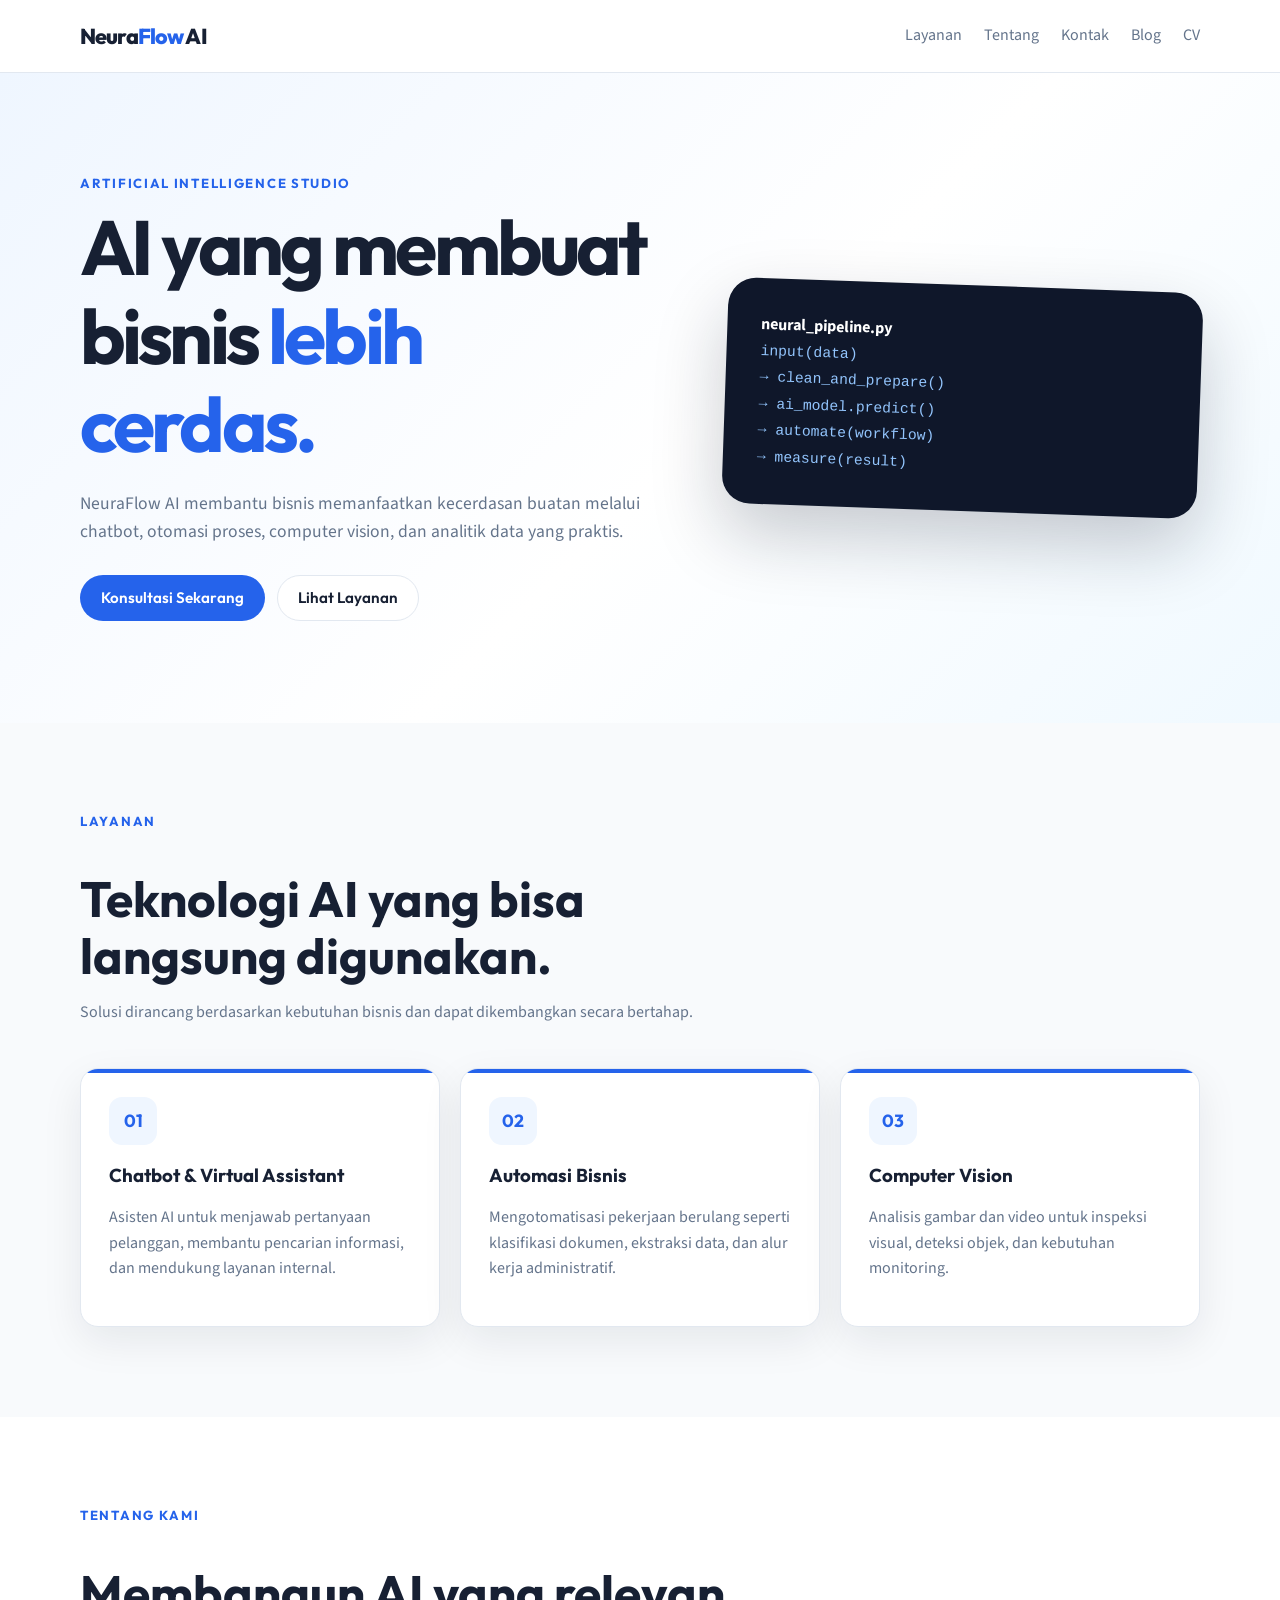
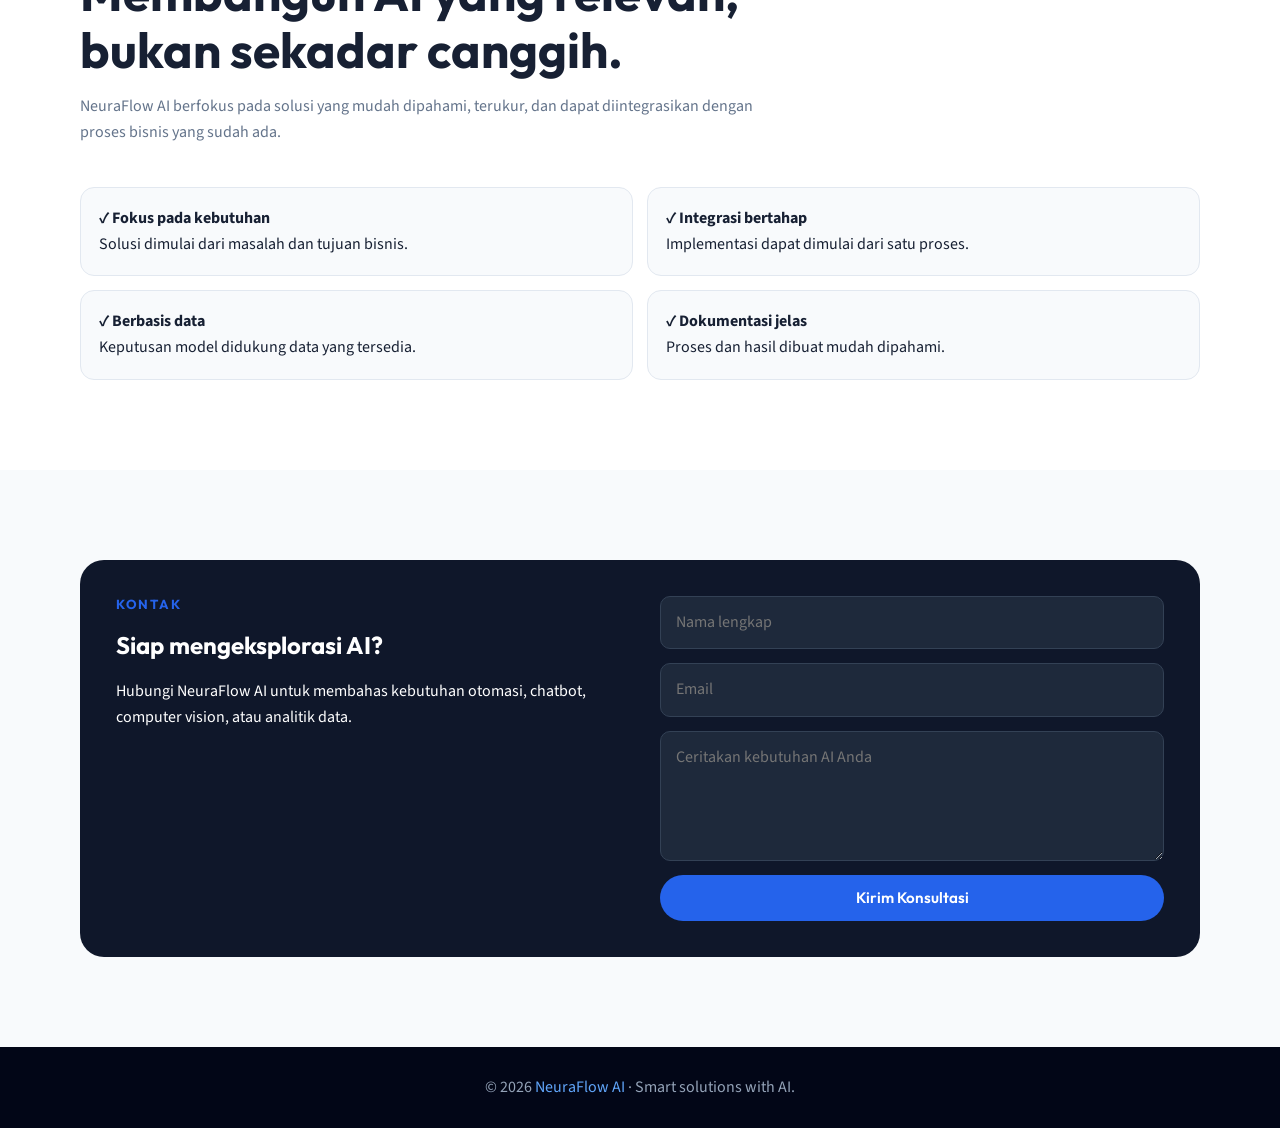
==== index.html @ 6429097a "Initial commit" ====
<!doctype html>
<html lang="id">
<head>
  <meta charset="utf-8">
  <meta name="viewport" content="width=device-width, initial-scale=1">
  <title>NeuraFlow AI — Solusi AI untuk Bisnis</title>
  <link rel="stylesheet" href="assets/css/style.css">
</head>
<body>
<header class="site-header">
  <nav class="navbar container" aria-label="Navigasi utama">
    <a class="logo" href="index.html">Neura<span>Flow</span> AI</a>
    <div class="nav-menu">
      <a href="#layanan">Layanan</a><a href="#tentang">Tentang</a><a href="#kontak">Kontak</a>
      <a href="blog.html">Blog</a><a href="cv.html">CV</a>
    </div>
  </nav>
</header>

<main>
<section class="hero">
  <div class="container hero-grid">
    <div>
      <div class="eyebrow">Artificial Intelligence Studio</div>
      <h1>AI yang membuat bisnis <span>lebih cerdas.</span></h1>
      <p>NeuraFlow AI membantu bisnis memanfaatkan kecerdasan buatan melalui chatbot, otomasi proses, computer vision, dan analitik data yang praktis.</p>
      <div class="actions">
        <a class="btn btn-primary" href="#kontak">Konsultasi Sekarang</a>
        <a class="btn btn-outline" href="#layanan">Lihat Layanan</a>
      </div>
    </div>
    <div class="hero-card">
      <div><strong>neural_pipeline.py</strong></div>
      <code>
        input(data)<br>
        → clean_and_prepare()<br>
        → ai_model.predict()<br>
        → automate(workflow)<br>
        → measure(result)
      </code>
    </div>
  </div>
</section>

<section id="layanan" class="section">
  <div class="container">
    <div class="section-heading">
      <div class="eyebrow">Layanan</div>
      <h2>Teknologi AI yang bisa langsung digunakan.</h2>
      <p>Solusi dirancang berdasarkan kebutuhan bisnis dan dapat dikembangkan secara bertahap.</p>
    </div>
    <div class="cards">
      <article class="card"><div class="icon">01</div><h3>Chatbot & Virtual Assistant</h3><p>Asisten AI untuk menjawab pertanyaan pelanggan, membantu pencarian informasi, dan mendukung layanan internal.</p></article>
      <article class="card"><div class="icon">02</div><h3>Automasi Bisnis</h3><p>Mengotomatisasi pekerjaan berulang seperti klasifikasi dokumen, ekstraksi data, dan alur kerja administratif.</p></article>
      <article class="card"><div class="icon">03</div><h3>Computer Vision</h3><p>Analisis gambar dan video untuk inspeksi visual, deteksi objek, dan kebutuhan monitoring.</p></article>
    </div>
  </div>
</section>

<section id="tentang" class="section section-alt">
  <div class="container">
    <div class="section-heading">
      <div class="eyebrow">Tentang Kami</div>
      <h2>Membangun AI yang relevan, bukan sekadar canggih.</h2>
      <p>NeuraFlow AI berfokus pada solusi yang mudah dipahami, terukur, dan dapat diintegrasikan dengan proses bisnis yang sudah ada.</p>
    </div>
    <div class="checks">
      <div class="check"><strong>✓ Fokus pada kebutuhan</strong><br>Solusi dimulai dari masalah dan tujuan bisnis.</div>
      <div class="check"><strong>✓ Integrasi bertahap</strong><br>Implementasi dapat dimulai dari satu proses.</div>
      <div class="check"><strong>✓ Berbasis data</strong><br>Keputusan model didukung data yang tersedia.</div>
      <div class="check"><strong>✓ Dokumentasi jelas</strong><br>Proses dan hasil dibuat mudah dipahami.</div>
    </div>
  </div>
</section>

<section id="kontak" class="section">
  <div class="container contact-box">
    <div>
      <div class="eyebrow">Kontak</div>
      <h2>Siap mengeksplorasi AI?</h2>
      <p>Hubungi NeuraFlow AI untuk membahas kebutuhan otomasi, chatbot, computer vision, atau analitik data.</p>
    </div>
    <form class="form">
      <input type="text" placeholder="Nama lengkap" aria-label="Nama lengkap">
      <input type="email" placeholder="Email" aria-label="Email">
      <textarea placeholder="Ceritakan kebutuhan AI Anda" aria-label="Pesan"></textarea>
      <button class="btn btn-primary" type="submit">Kirim Konsultasi</button>
    </form>
  </div>
</section>
</main>

<footer class="site-footer"><div class="container">© 2026 <span>NeuraFlow AI</span> · Smart solutions with AI.</div></footer>
</body>
</html>
---- assets/css/style.css ----
@import url('https://fonts.googleapis.com/css2?family=Outfit:wght@500;600;700;800&family=Source+Sans+3:wght@400;500;600&display=swap');

:root {
  --primary: #2563eb;
  --primary-dark: #1d4ed8;
  --soft: #eff6ff;
  --text: #172033;
  --muted: #64748b;
  --bg: #f8fafc;
  --white: #ffffff;
  --border: #e2e8f0;
  --radius: 18px;
  --shadow: 0 14px 40px rgba(15, 23, 42, .08);
}

* { box-sizing: border-box; }
html { scroll-behavior: smooth; }
body {
  margin: 0;
  font-family: "Source Sans 3", sans-serif;
  color: var(--text);
  background: var(--bg);
  line-height: 1.6;
}
h1, h2, h3, h4 { font-family: "Outfit", sans-serif; line-height: 1.15; }
a { color: inherit; text-decoration: none; }
.container { width: min(1120px, calc(100% - 32px)); margin-inline: auto; }

.site-header {
  position: sticky; top: 0; z-index: 100;
  background: rgba(255,255,255,.92);
  backdrop-filter: blur(12px);
  border-bottom: 1px solid var(--border);
}
.navbar {
  min-height: 72px; display: flex; align-items: center;
  justify-content: space-between; gap: 24px;
}
.logo { font: 800 1.35rem "Outfit", sans-serif; letter-spacing: -.04em; }
.logo span { color: var(--primary); }
.nav-menu { display: flex; gap: 22px; align-items: center; }
.nav-menu a { color: var(--muted); transition: .2s; }
.nav-menu a:hover { color: var(--primary); transform: translateY(-2px); }

.hero {
  min-height: 650px; display: flex; align-items: center;
  background: linear-gradient(135deg, #eff6ff, #fff 55%, #f0f9ff);
}
.hero-grid {
  display: grid; grid-template-columns: 1.1fr .9fr;
  gap: 64px; align-items: center; padding: 90px 0;
}
.eyebrow {
  color: var(--primary); font: 700 .82rem "Outfit", sans-serif;
  letter-spacing: .13em; text-transform: uppercase;
}
.hero h1 { font-size: clamp(2.6rem, 6vw, 5.2rem); margin: 12px 0 22px; letter-spacing: -.05em; }
.hero h1 span { color: var(--primary); }
.hero p { max-width: 650px; color: var(--muted); font-size: 1.1rem; }
.actions { display: flex; flex-wrap: wrap; gap: 12px; margin-top: 28px; }
.btn {
  display: inline-flex; align-items: center; justify-content: center;
  min-height: 46px; padding: 0 20px; border-radius: 999px;
  font: 600 .95rem "Outfit", sans-serif; border: 1px solid transparent;
  transition: .22s; cursor: pointer;
}
.btn:hover { transform: translateY(-3px); box-shadow: 0 10px 24px rgba(37,99,235,.18); }
.btn-primary { color: #fff; background: var(--primary); }
.btn-primary:hover { background: var(--primary-dark); }
.btn-outline { background: #fff; border-color: var(--border); }

.hero-card {
  padding: 34px; border-radius: 28px; background: #0f172a;
  color: #e2e8f0; box-shadow: 0 30px 70px rgba(15,23,42,.22);
  transform: rotate(2deg); animation: float 4s ease-in-out infinite;
}
.hero-card code { font: .92rem/1.8 "JetBrains Mono", monospace; color: #93c5fd; }
.hero-card strong { color: #fff; }
@keyframes float { 50% { transform: translateY(-12px) rotate(1deg); } }

.section { padding: 90px 0; }
.section-alt { background: #fff; }
.section-heading { max-width: 700px; margin-bottom: 42px; }
.section-heading h2 { font-size: clamp(2rem, 4vw, 3.1rem); margin-bottom: 10px; }
.section-heading p { color: var(--muted); }

.cards {
  display: grid; grid-template-columns: repeat(3, 1fr); gap: 20px;
}
.card {
  position: relative; padding: 28px; background: #fff;
  border: 1px solid var(--border); border-radius: var(--radius);
  box-shadow: var(--shadow); overflow: hidden; transition: .25s;
}
.card::before { content:""; position:absolute; left:0; top:0; width:100%; height:4px; background:var(--primary); }
.card:hover { transform: translateY(-7px); box-shadow: 0 22px 50px rgba(15,23,42,.12); }
.icon {
  width: 48px; height: 48px; display: grid; place-items: center;
  border-radius: 13px; background: var(--soft); color: var(--primary);
  font: 700 1.1rem "Outfit", sans-serif; margin-bottom: 20px;
}
.card p { color: var(--muted); }
.checks { display: grid; grid-template-columns: repeat(2,1fr); gap: 14px; }
.check {
  padding: 18px; background: var(--bg); border: 1px solid var(--border);
  border-radius: 14px;
}
.contact-box {
  display:grid; grid-template-columns: 1fr 1fr; gap: 40px;
  padding: 36px; background:#0f172a; color:#fff; border-radius:24px;
}
.form { display:grid; gap:14px; }
.form input, .form textarea {
  width:100%; padding:13px 15px; border:1px solid #334155;
  border-radius:10px; background:#1e293b; color:#fff; font:inherit;
  outline:none;
}
.form textarea { min-height:130px; resize:vertical; }
.form input:focus, .form textarea:focus { border-color:#60a5fa; box-shadow:0 0 0 3px rgba(96,165,250,.15); }
.site-footer { padding:28px 0; background:#020617; color:#94a3b8; text-align:center; }
.site-footer span { color:#60a5fa; }

@media (max-width: 820px) {
  .nav-menu { gap: 12px; font-size: .92rem; }
  .hero-grid, .contact-box { grid-template-columns: 1fr; }
  .cards { grid-template-columns: 1fr; }
  .checks { grid-template-columns: 1fr; }
  .hero { min-height: auto; }
}
@media (max-width: 560px) {
  .navbar { min-height: 64px; }
  .nav-menu { display:none; }
  .hero-grid { padding: 65px 0; gap: 35px; }
  .section { padding: 65px 0; }
}
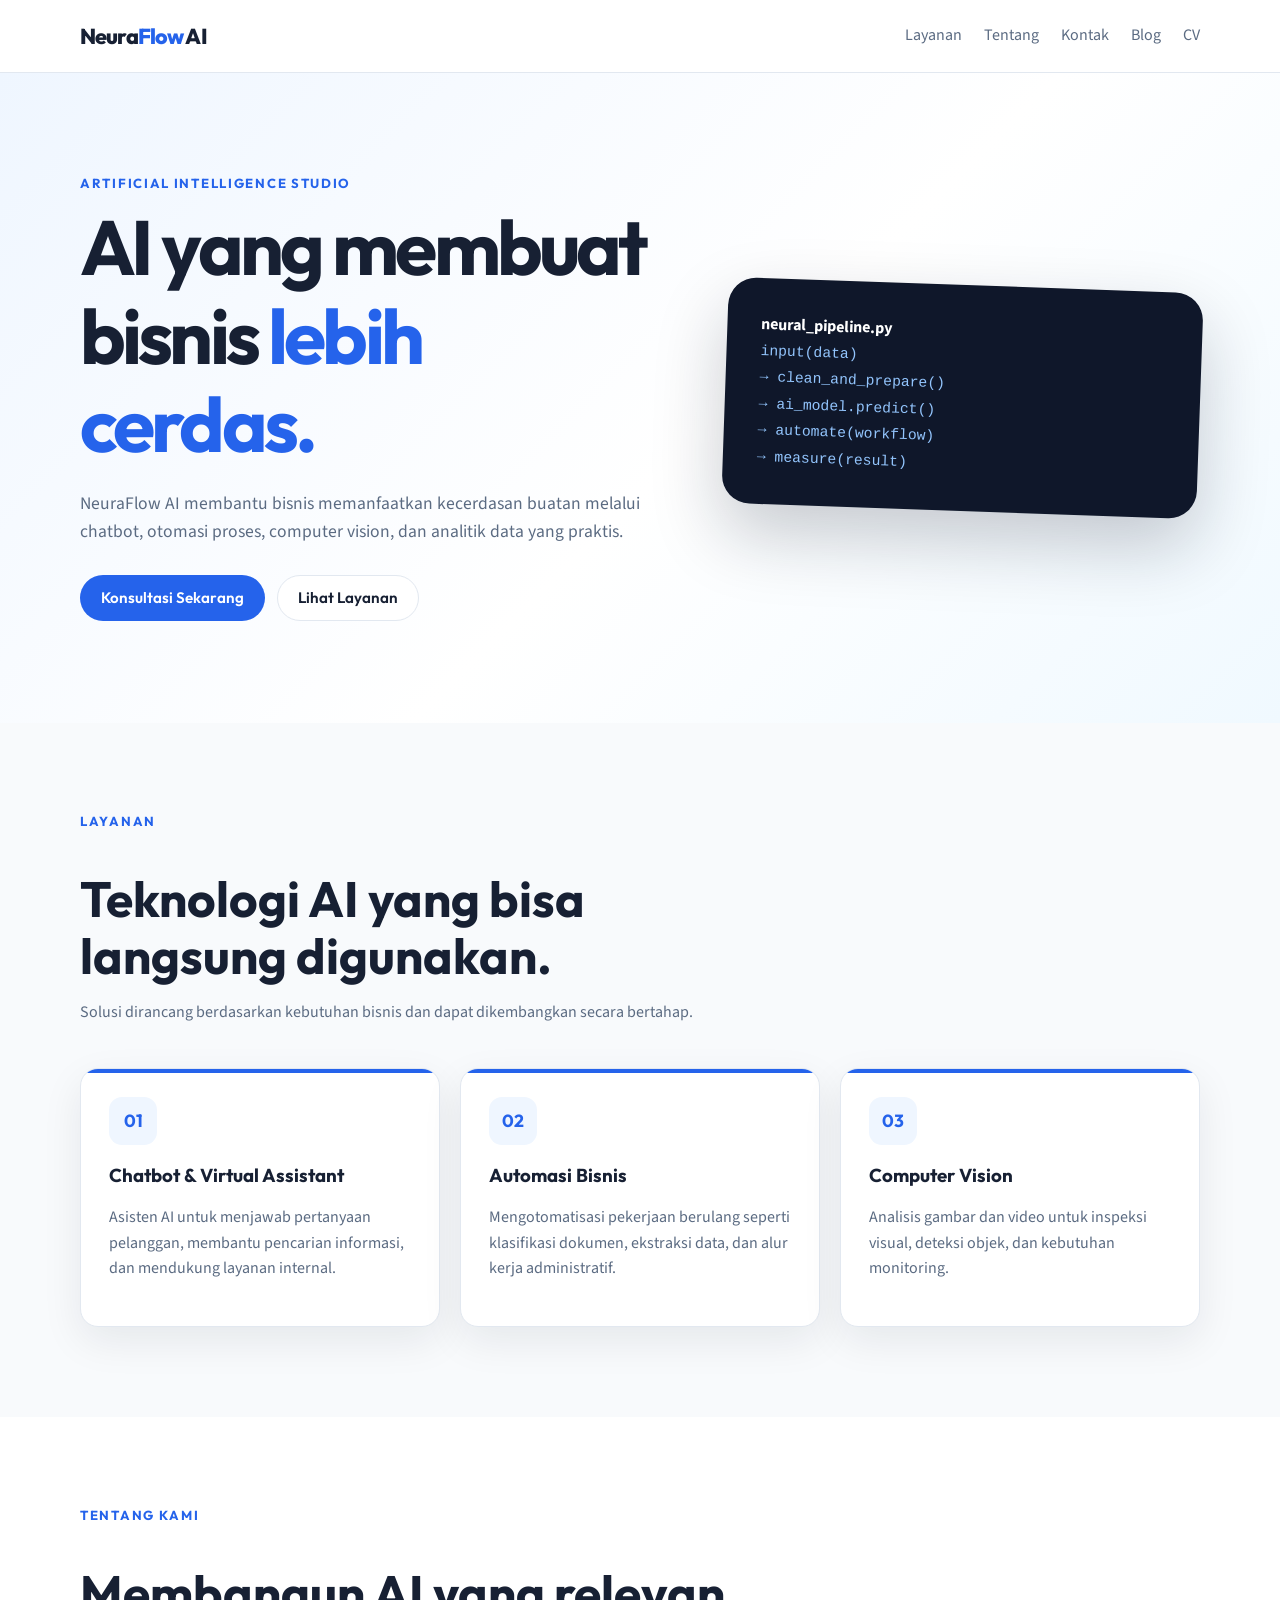
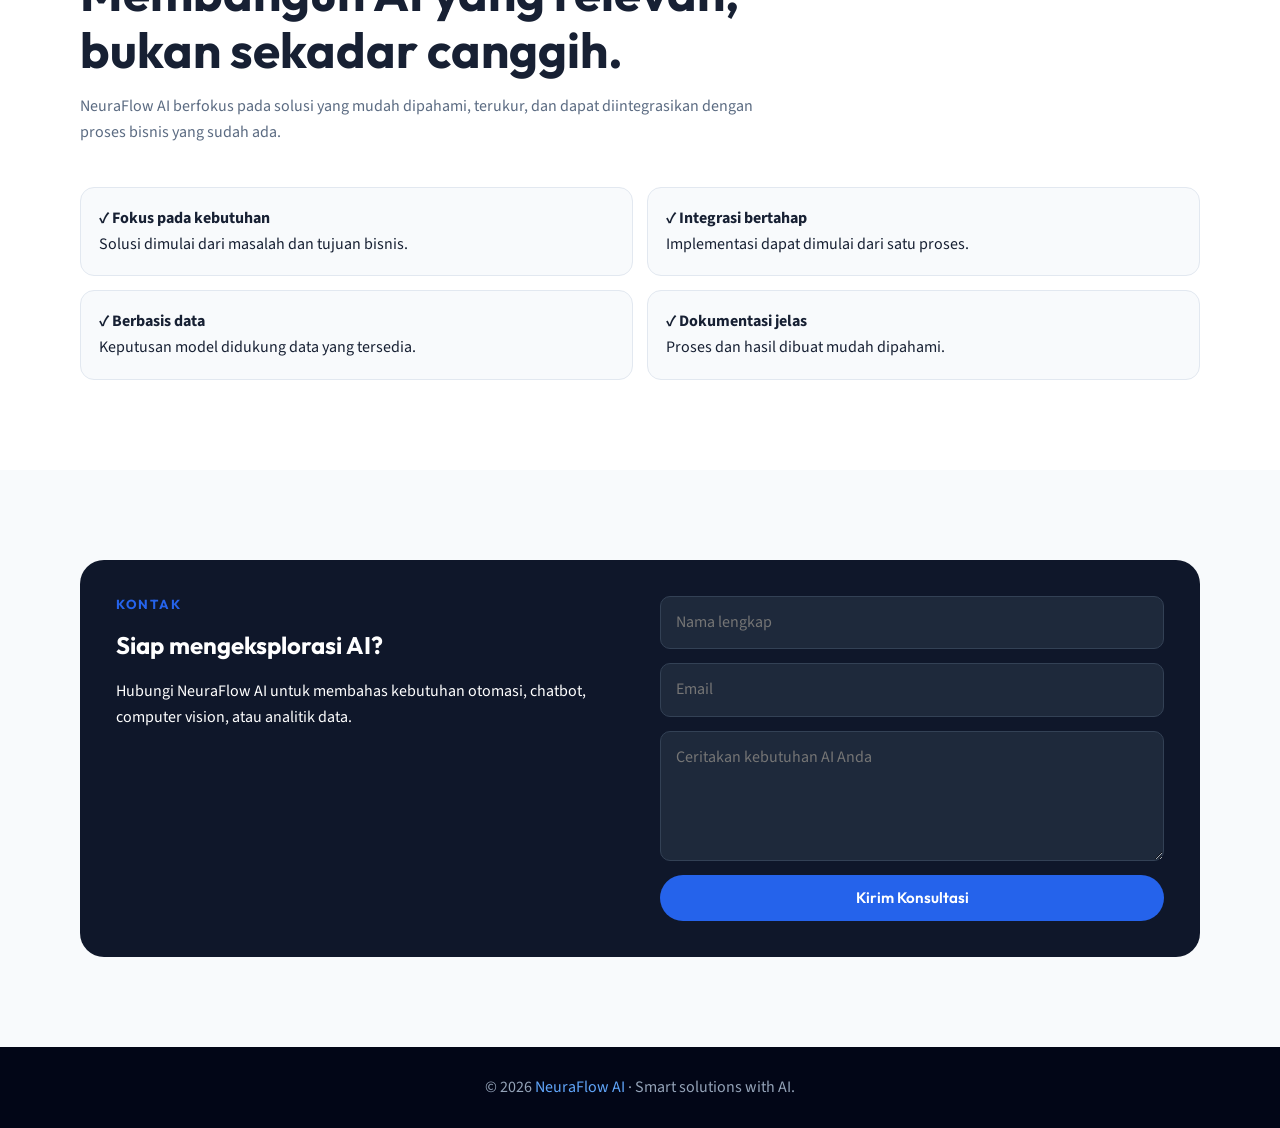
==== commit 297a87aa: "Bisa" ====
--- a/index.html
+++ b/index.html
@@ -3,14 +3,21 @@
 <head>
   <meta charset="utf-8">
   <meta name="viewport" content="width=device-width, initial-scale=1">
+  <meta name="description" content="NeuraFlow AI membantu bisnis memanfaatkan kecerdasan buatan melalui chatbot, otomasi proses, computer vision, dan analitik data.">
   <title>NeuraFlow AI — Solusi AI untuk Bisnis</title>
+  <link rel="preconnect" href="https://fonts.googleapis.com">
+  <link rel="preconnect" href="https://fonts.gstatic.com" crossorigin>
+  <link href="https://fonts.googleapis.com/css2?family=Outfit:wght@500;600;700;800&family=Source+Sans+3:wght@400;500;600&display=swap" rel="stylesheet">
   <link rel="stylesheet" href="assets/css/style.css">
 </head>
 <body>
 <header class="site-header">
   <nav class="navbar container" aria-label="Navigasi utama">
     <a class="logo" href="index.html">Neura<span>Flow</span> AI</a>
-    <div class="nav-menu">
+    <button type="button" class="nav-toggle" id="navToggle" aria-controls="navMenu" aria-expanded="false" aria-label="Buka menu navigasi">
+      <span aria-hidden="true">☰</span>
+    </button>
+    <div class="nav-menu" id="navMenu">
       <a href="#layanan">Layanan</a><a href="#tentang">Tentang</a><a href="#kontak">Kontak</a>
       <a href="blog.html">Blog</a><a href="cv.html">CV</a>
     </div>
@@ -81,9 +88,12 @@
       <p>Hubungi NeuraFlow AI untuk membahas kebutuhan otomasi, chatbot, computer vision, atau analitik data.</p>
     </div>
     <form class="form">
-      <input type="text" placeholder="Nama lengkap" aria-label="Nama lengkap">
-      <input type="email" placeholder="Email" aria-label="Email">
-      <textarea placeholder="Ceritakan kebutuhan AI Anda" aria-label="Pesan"></textarea>
+      <label class="sr-only" for="nama">Nama lengkap</label>
+      <input id="nama" name="nama" type="text" placeholder="Nama lengkap" autocomplete="name" required>
+      <label class="sr-only" for="email">Email</label>
+      <input id="email" name="email" type="email" placeholder="Email" autocomplete="email" required>
+      <label class="sr-only" for="pesan">Pesan</label>
+      <textarea id="pesan" name="pesan" placeholder="Ceritakan kebutuhan AI Anda" required></textarea>
       <button class="btn btn-primary" type="submit">Kirim Konsultasi</button>
     </form>
   </div>
@@ -91,5 +101,13 @@
 </main>
 
 <footer class="site-footer"><div class="container">© 2026 <span>NeuraFlow AI</span> · Smart solutions with AI.</div></footer>
+<script>
+  var navToggle = document.getElementById('navToggle');
+  var navMenu = document.getElementById('navMenu');
+  navToggle.addEventListener('click', function () {
+    var open = navMenu.classList.toggle('is-open');
+    navToggle.setAttribute('aria-expanded', open ? 'true' : 'false');
+  });
+</script>
 </body>
-</html>
+</html>
--- a/assets/css/style.css
+++ b/assets/css/style.css
@@ -1,17 +1,26 @@
-
-@import url('https://fonts.googleapis.com/css2?family=Outfit:wght@500;600;700;800&family=Source+Sans+3:wght@400;500;600&display=swap');
+/* Fonts are loaded via <link rel="preconnect"> + <link rel="stylesheet"> in <head>
+   instead of @import, which avoids an extra render-blocking round trip. */
 
 :root {
   --primary: #2563eb;
   --primary-dark: #1d4ed8;
   --soft: #eff6ff;
   --text: #172033;
-  --muted: #64748b;
+  --muted: #5b6b82; /* darkened slightly from #64748b for a safer 4.5:1+ contrast ratio on white/--bg */
   --bg: #f8fafc;
   --white: #ffffff;
   --border: #e2e8f0;
   --radius: 18px;
   --shadow: 0 14px 40px rgba(15, 23, 42, .08);
+}
+
+.sr-only {
+  position: absolute; width: 1px; height: 1px; padding: 0; margin: -1px;
+  overflow: hidden; clip: rect(0,0,0,0); white-space: nowrap; border: 0;
+}
+
+@media (prefers-reduced-motion: reduce) {
+  * { animation-duration: .001ms !important; animation-iteration-count: 1 !important; transition-duration: .001ms !important; }
 }
 
 * { box-sizing: border-box; }
@@ -42,6 +51,13 @@
 .nav-menu { display: flex; gap: 22px; align-items: center; }
 .nav-menu a { color: var(--muted); transition: .2s; }
 .nav-menu a:hover { color: var(--primary); transform: translateY(-2px); }
+
+.nav-toggle {
+  display: none; width: 42px; height: 42px; align-items: center; justify-content: center;
+  border: 1px solid var(--border); border-radius: 10px; background: #fff; font-size: 1.2rem;
+  cursor: pointer;
+}
+.nav-toggle:focus-visible { outline: 2px solid var(--primary); outline-offset: 2px; }
 
 .hero {
   min-height: 650px; display: flex; align-items: center;
@@ -130,7 +146,16 @@
 }
 @media (max-width: 560px) {
   .navbar { min-height: 64px; }
-  .nav-menu { display:none; }
+  .nav-toggle { display: inline-flex; }
+  .nav-menu {
+    position: absolute; top: 64px; left: 0; right: 0;
+    flex-direction: column; align-items: flex-start; gap: 2px;
+    background: #fff; border-bottom: 1px solid var(--border);
+    padding: 10px 16px 16px;
+    display: none;
+  }
+  .nav-menu.is-open { display: flex; }
+  .nav-menu a { padding: 10px 4px; width: 100%; }
   .hero-grid { padding: 65px 0; gap: 35px; }
   .section { padding: 65px 0; }
-}
+}
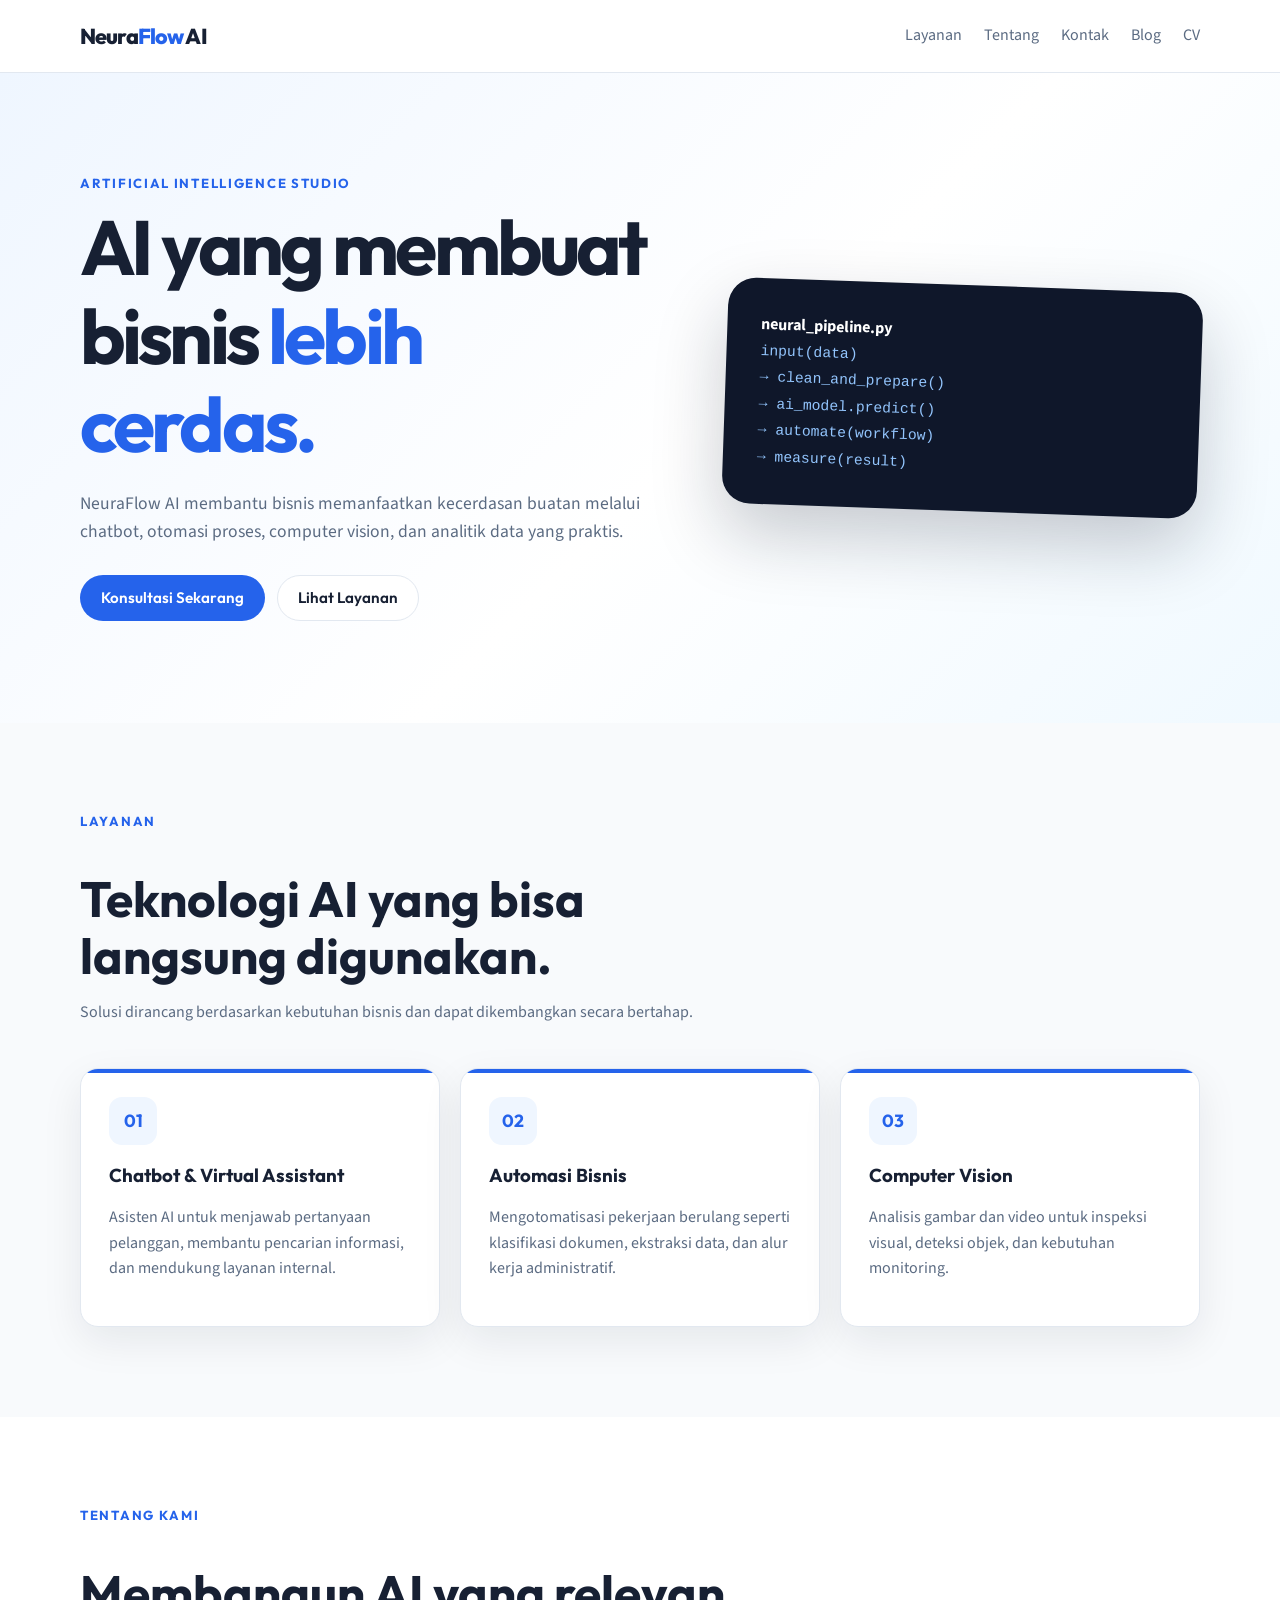
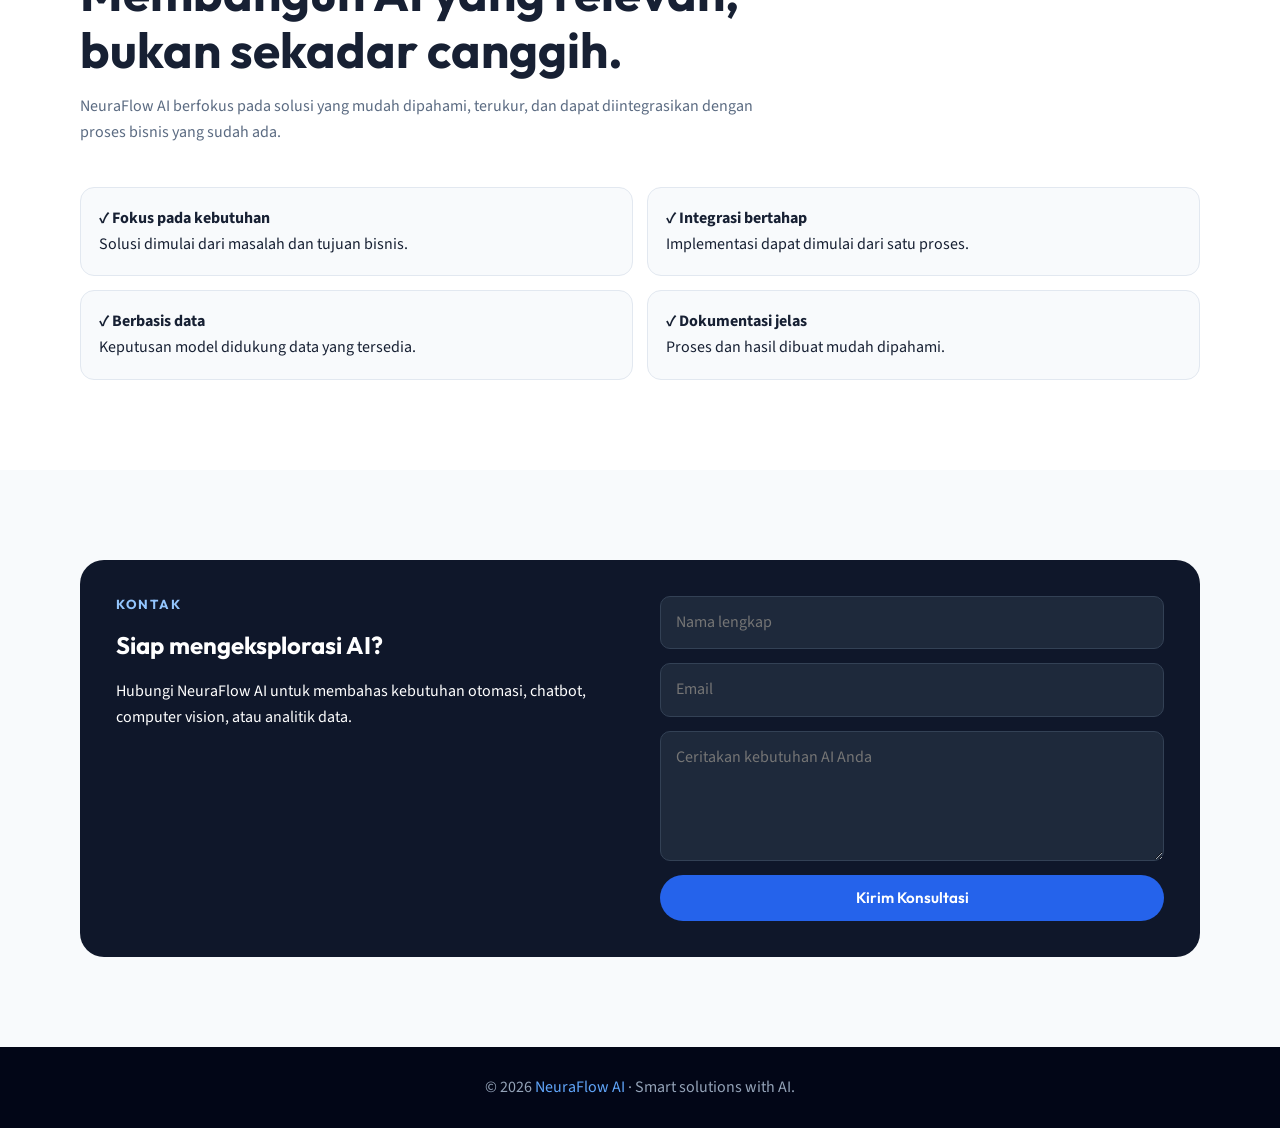
==== commit c68c6c41: "s" ====
--- a/index.html
+++ b/index.html
@@ -11,6 +11,7 @@
   <link rel="stylesheet" href="assets/css/style.css">
 </head>
 <body>
+<!-- Navbar: logo brand dan navigasi (link in-page + ke blog/cv) -->
 <header class="site-header">
   <nav class="navbar container" aria-label="Navigasi utama">
     <a class="logo" href="index.html">Neura<span>Flow</span> AI</a>
@@ -25,6 +26,7 @@
 </header>
 
 <main>
+<!-- Hero: judul utama, value proposition, dan CTA -->
 <section class="hero">
   <div class="container hero-grid">
     <div>
@@ -49,6 +51,7 @@
   </div>
 </section>
 
+<!-- Layanan: 3 kartu jasa AI utama -->
 <section id="layanan" class="section">
   <div class="container">
     <div class="section-heading">
@@ -64,6 +67,7 @@
   </div>
 </section>
 
+<!-- Tentang: keunggulan singkat perusahaan -->
 <section id="tentang" class="section section-alt">
   <div class="container">
     <div class="section-heading">
@@ -80,6 +84,7 @@
   </div>
 </section>
 
+<!-- Kontak: form sederhana untuk konsultasi -->
 <section id="kontak" class="section">
   <div class="container contact-box">
     <div>
@@ -100,6 +105,7 @@
 </section>
 </main>
 
+<!-- Footer: brand, tahun, dan tautan cepat -->
 <footer class="site-footer"><div class="container">© 2026 <span>NeuraFlow AI</span> · Smart solutions with AI.</div></footer>
 <script>
   var navToggle = document.getElementById('navToggle');
--- a/assets/css/style.css
+++ b/assets/css/style.css
@@ -126,6 +126,9 @@
   display:grid; grid-template-columns: 1fr 1fr; gap: 40px;
   padding: 36px; background:#0f172a; color:#fff; border-radius:24px;
 }
+/* the default .eyebrow blue (#2563eb) only hits ~3.45:1 on this dark background;
+   swap to a lighter accent blue here to meet the WCAG AA 4.5:1 minimum */
+.contact-box .eyebrow { color: #93c5fd; }
 .form { display:grid; gap:14px; }
 .form input, .form textarea {
   width:100%; padding:13px 15px; border:1px solid #334155;
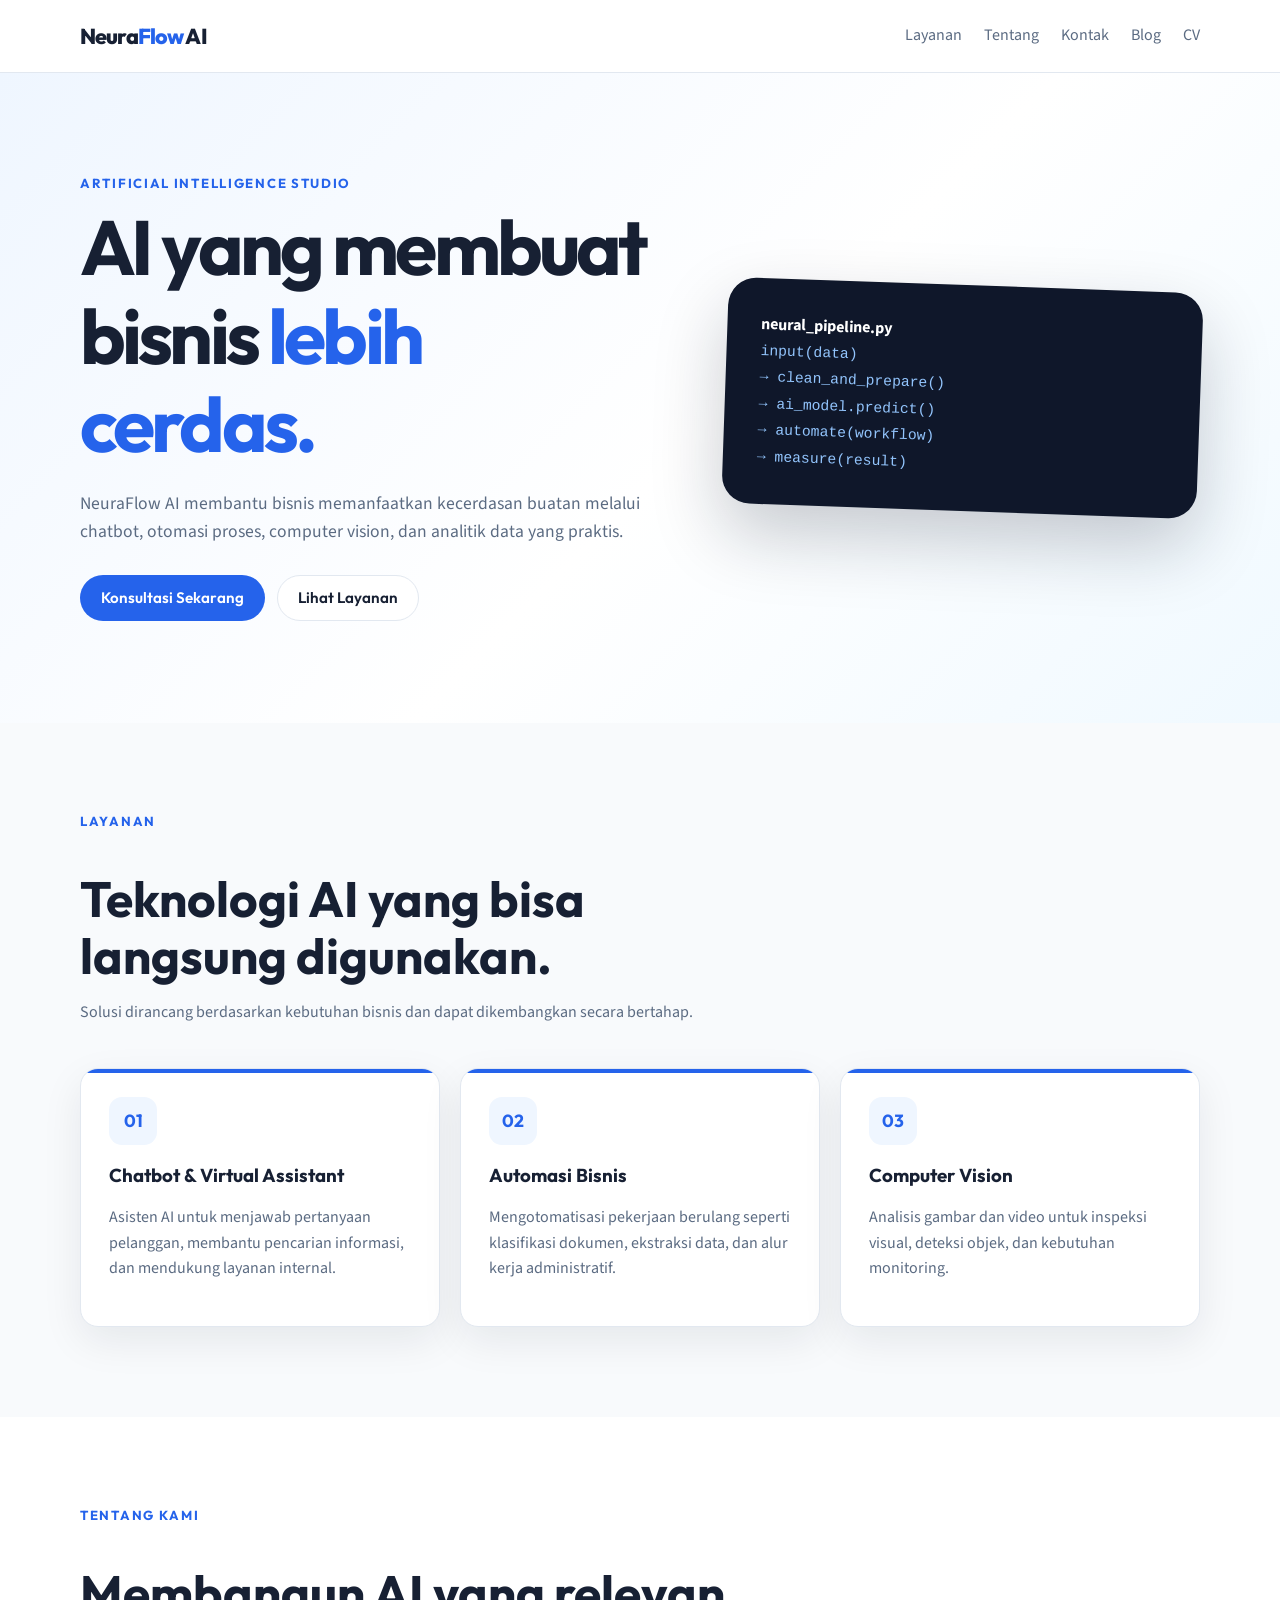
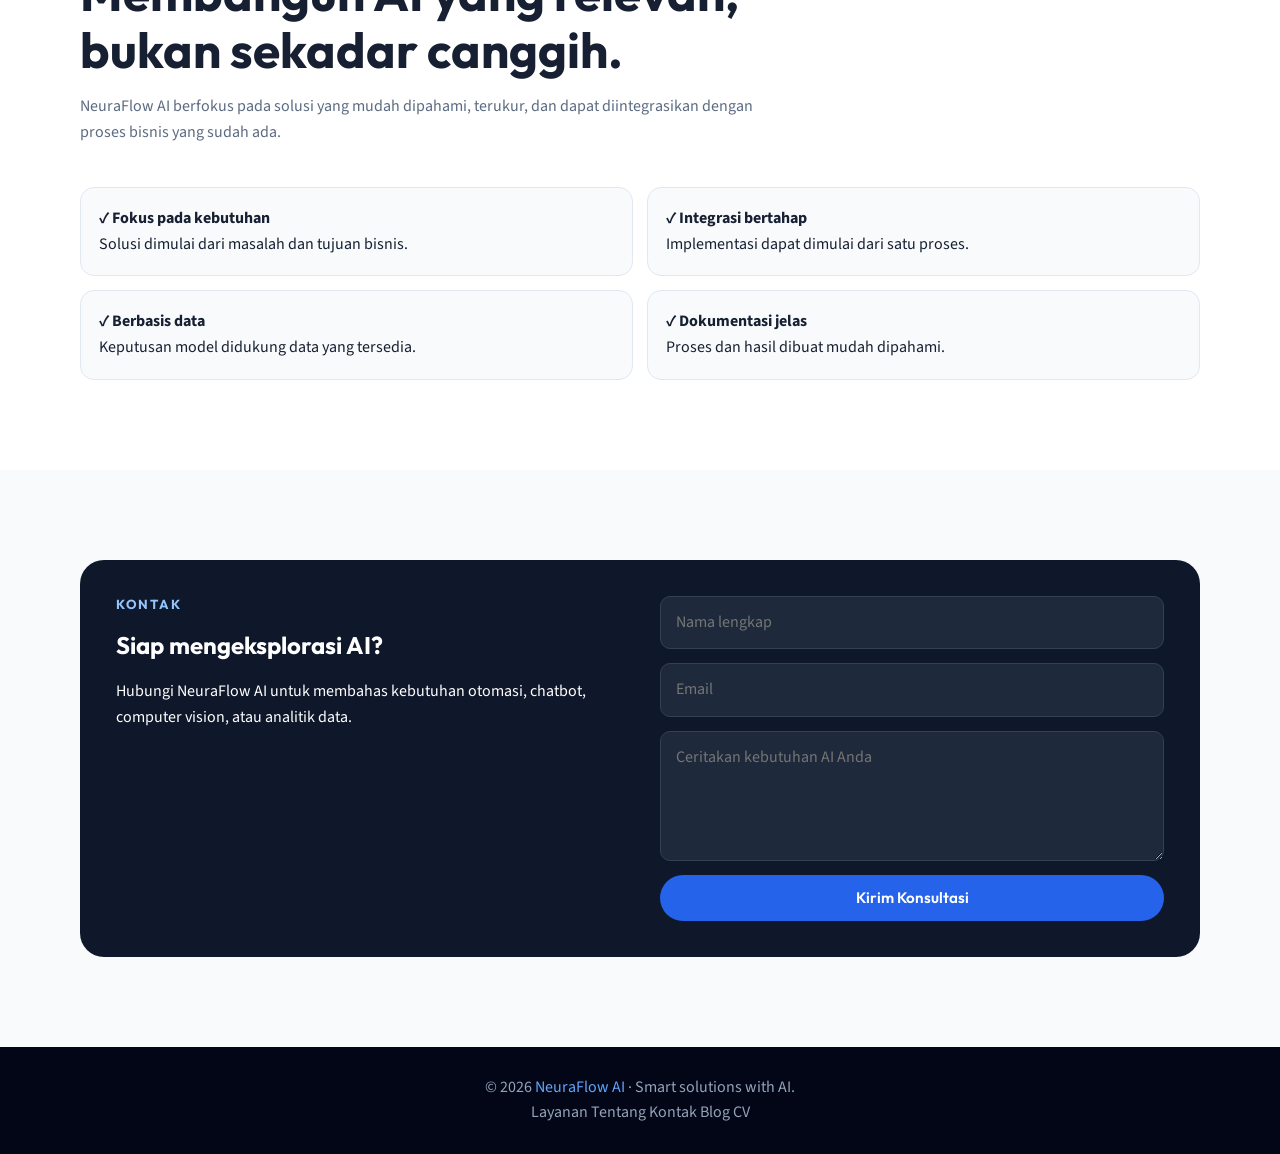
==== commit a00e4d53: "Bisa" ====
--- a/index.html
+++ b/index.html
@@ -106,7 +106,18 @@
 </main>
 
 <!-- Footer: brand, tahun, dan tautan cepat -->
-<footer class="site-footer"><div class="container">© 2026 <span>NeuraFlow AI</span> · Smart solutions with AI.</div></footer>
+<footer class="site-footer">
+  <div class="container footer-inner">
+    <div>© 2026 <span>NeuraFlow AI</span> · Smart solutions with AI.</div>
+    <nav class="footer-links" aria-label="Tautan cepat">
+      <a href="#layanan">Layanan</a>
+      <a href="#tentang">Tentang</a>
+      <a href="#kontak">Kontak</a>
+      <a href="blog.html">Blog</a>
+      <a href="cv.html">CV</a>
+    </nav>
+  </div>
+</footer>
 <script>
   var navToggle = document.getElementById('navToggle');
   var navMenu = document.getElementById('navMenu');
